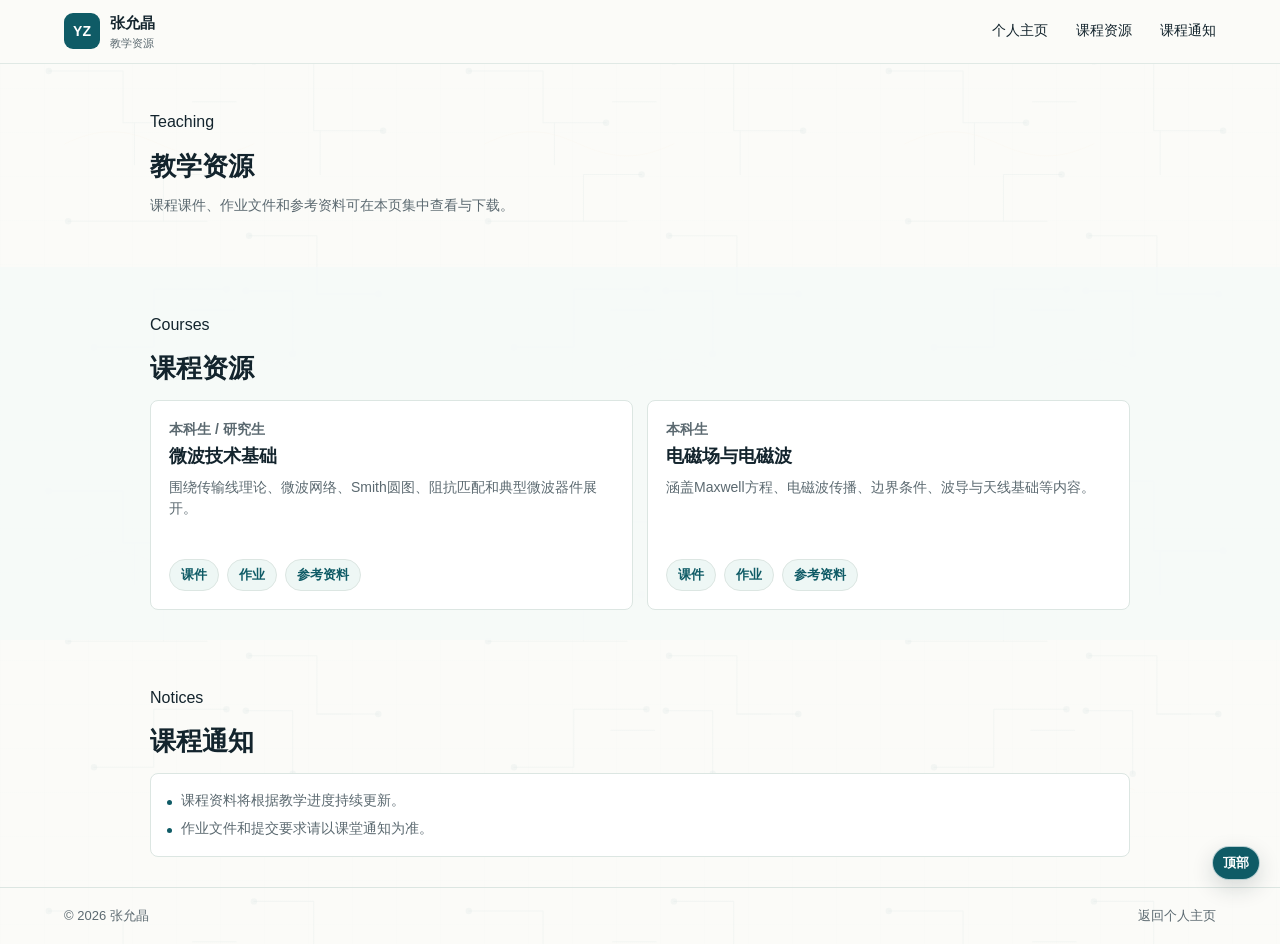
==== teaching.html @ 1a906591 "初始化个人主页" ====
<!doctype html>
<!--
  教学资源页面。
  - 本页用于放置课程课件、作业、参考资料和课程通知。
  - 页面样式继续使用 styles.css。
  - 课程内容和下载链接在 teaching.js 中维护。
-->
<html lang="zh-CN">
  <head>
    <meta charset="utf-8">
    <meta name="viewport" content="width=device-width, initial-scale=1">
    <title>教学资源 | 张允晶</title>
    <meta name="description" content="张允晶老师课程教学资源，包括课件、作业和参考资料下载。">
    <link rel="stylesheet" href="styles.css">
  </head>
  <body>
    <header class="site-header">
      <a class="brand" href="index.html" aria-label="返回个人主页">
        <span class="brand-mark">YZ</span>
        <span>
          <strong>张允晶</strong>
          <small>教学资源</small>
        </span>
      </a>

      <nav class="nav" aria-label="教学资源导航">
        <a href="index.html">个人主页</a>
        <a href="#courses">课程资源</a>
        <a href="#notices">课程通知</a>
      </nav>
    </header>

    <main id="top">
      <section class="section teaching-intro">
        <div class="section-heading wide">
          <p class="eyebrow">Teaching</p>
          <h2>教学资源</h2>
          <p>课程课件、作业文件和参考资料可在本页集中查看与下载。</p>
        </div>
      </section>

      <section class="section muted" id="courses">
        <div class="section-heading wide">
          <p class="eyebrow">Courses</p>
          <h2>课程资源</h2>
        </div>

        <div class="course-grid" id="courseGrid"></div>
      </section>

      <section class="section" id="notices">
        <div class="section-heading wide">
          <p class="eyebrow">Notices</p>
          <h2>课程通知</h2>
        </div>

        <div class="notice-panel">
          <ol id="noticeList"></ol>
        </div>
      </section>
    </main>

    <footer class="footer">
      <span>© <span id="teachingYear"></span> 张允晶</span>
      <span class="visit-count" data-admin-only>
        本站总访问量 <span id="busuanzi_value_site_pv">--</span> 次 · 本站总访客数 <span id="busuanzi_value_site_uv">--</span> 人
      </span>
      <a href="index.html">返回个人主页</a>
    </footer>

    <!-- 回到顶部按钮：点击后跳转到 main 的 id="top" 位置 -->
    <a class="back-to-top" href="#top" aria-label="回到顶部">顶部</a>

    <script src="teaching.js"></script>
    <script src="admin.js"></script>
  </body>
</html>
---- styles.css ----
/* =========================================================
   全站颜色变量
   ---------------------------------------------------------
   这里统一管理网页主要颜色。后面写 var(--ink) 就等于使用
   #13242d。以后想整体换主题色，优先改这里。
   ========================================================= */
:root {
  /* 主要文字颜色 */
  --ink: #13242d;
  /* 次要文字颜色，比如说明文字、作者、地址 */
  --muted-ink: #5b6970;
  /* 主色：导航 hover、年份块、链接等 */
  --blue: #0f5b66;
  /* 点缀色：下划线、强调色 */
  --amber: #f0a14a;
  /* 页面背景色 */
  --paper: #fbfbf8;
  /* 浅色分区背景 */
  --mist: #eef7f5;
  /* 边框线颜色 */
  --line: #dce6e2;
  /* 白色卡片背景 */
  --white: #ffffff;
}

/* 所有元素都使用 border-box，方便控制宽高和 padding */
* {
  box-sizing: border-box;
}

/* 点击导航锚点时平滑滚动到对应板块 */
html {
  scroll-behavior: smooth;
}

/* =========================================================
   页面基础样式
   ---------------------------------------------------------
   body 控制整个网页默认字体、背景、行距。
   想整体换字体或调整默认文字行距，可以改这里。
   ========================================================= */
body {
  margin: 0;
  color: var(--ink);
  /*
    全站背景：
    第一层是很浅的白色遮罩，保证文字阅读清晰；
    第二层是 assets/circuit-bg.svg 的电子线路纹理，用来轻微体现电子信息主题。
    如果觉得纹理太明显，可以把 rgba(251, 251, 248, 0.86) 的 0.86 改大，比如 0.92。
    如果觉得纹理太淡，可以改小，比如 0.80。
  */
  background:
    linear-gradient(rgba(251, 251, 248, 0.85), rgba(251, 251, 248, 0.85)),
    url("assets/circuit-bg.svg") center top / 420px auto repeat,
    linear-gradient(90deg, rgba(15, 91, 102, 0.035) 1px, transparent 1px),
    linear-gradient(180deg, rgba(15, 91, 102, 0.035) 1px, transparent 1px),
    var(--paper);
  background-size: auto, 420px auto, 44px 44px, 44px 44px, auto;
  /* 中文优先使用微软雅黑，英文使用 Segoe UI */
  font-family: "Segoe UI", "Microsoft YaHei", Arial, sans-serif;
  /* 全站基础行距，数值越大每行文字越疏朗 */
  line-height: 1.55;
}

/* 链接默认继承父级颜色，不显示下划线 */
a {
  color: inherit;
  text-decoration: none;
}

/* 图片自适应容器宽度，避免撑破页面 */
img {
  display: block;
  max-width: 100%;
}

/* =========================================================
   顶部导航栏
   ---------------------------------------------------------
   .site-header 是页面顶部固定导航区域。
   position: sticky 表示滚动时会吸附在页面顶部。
   ========================================================= */
.site-header {
  position: sticky;
  top: 0;
  z-index: 20;
  display: flex;
  align-items: center;
  justify-content: space-between;
  gap: 24px;
  /* 导航栏整体高度，想让顶部更紧凑可以减小 min-height */
  min-height: 64px;
  /* 第一个值控制上下内边距，第二个 clamp 控制左右内边距 */
  padding: 9px clamp(20px, 5vw, 72px);
  /* 半透明背景 + 毛玻璃效果，让滚动时导航仍清晰 */
  background: rgba(251, 251, 248, 0.92);
  border-bottom: 1px solid rgba(220, 230, 226, 0.84);
  backdrop-filter: blur(18px);
}

/* 左上角姓名和学院区域 */
.brand {
  display: inline-flex;
  align-items: center;
  gap: 10px;
  min-width: 220px;
}

/* 左上角 YZ 方块标识 */
.brand-mark {
  display: grid;
  place-items: center;
  flex: 0 0 auto;
  color: #ffffff;
  background: var(--blue);
  font-weight: 800;
}

.brand-mark {
  /* 标识方块大小 */
  width: 36px;
  height: 36px;
  border-radius: 9px;
  font-size: 14px;
}

/* 顶部姓名字号 */
.brand strong {
  font-size: 15px;
}

/* 让姓名和学院各占一行 */
.brand strong,
.brand small {
  display: block;
}

/* 顶部学院名称字号 */
.brand small {
  color: var(--muted-ink);
  font-size: 11px;
}

/* 顶部导航链接容器 */
.nav {
  display: flex;
  align-items: center;
  /* 导航项之间的距离，屏幕越宽间距越大 */
  gap: clamp(12px, 2.5vw, 28px);
  color: var(--ink);
  font-size: 14px;
}

/* 单个导航链接 */
.nav a {
  padding: 6px 0;
  border-bottom: 2px solid transparent;
}

/* 鼠标放到导航链接上时的颜色和下划线 */
.nav a:hover {
  color: var(--blue);
  border-color: var(--amber);
}

/* 自动翻译按钮组：页面只维护中文，点击按钮调用网页翻译服务 */
.translate-actions {
  display: inline-flex;
  align-items: center;
  gap: 6px;
}

.translate-button {
  min-height: 30px;
  padding: 5px 10px;
  color: var(--blue);
  background: var(--white);
  border: 1px solid var(--line);
  border-radius: 999px;
  cursor: pointer;
  font: inherit;
  font-weight: 700;
}

.translate-button:hover {
  border-color: var(--blue);
  background: #eef7f5;
}

/* 隐藏 Google Translate 默认控件，只使用上面的自定义按钮 */
.translate-widget {
  width: 0;
  height: 0;
  overflow: hidden;
}

/* =========================================================
   通用板块样式
   ---------------------------------------------------------
   每个大模块都带有 class="section"。
   这里控制各模块上下间距和左右页边距。
   ========================================================= */
.section {
  /*
    第一个 clamp 控制上下间距：
    最小 30px，随屏幕变大到 4.5vw，最大 54px。
    第二个 clamp 控制左右间距。
  */
  padding: clamp(30px, 1.2vw, 50px) clamp(20px, 5vw, 72px);
}

/* 第一个模块“个人简介”的顶部距离，可单独调 */
.intro-section {
  padding-top: clamp(26px, 4vw, 42px);
}

/* 浅色背景模块，比如研究方向、成果与招生 */
.muted {
  background: rgba(246, 250, 249, 0.92);
}

/* 模块标题区域，比如“个人简介”“研究方向”外层 */
.section-heading {
  /* 内容最大宽度 980px，并居中 */
  width: min(980px, 100%);
  /* 最后的 16px 控制标题和下面内容之间的距离 */
  margin: 0 auto 16px;
}

/* 宽版标题区域，目前和普通标题区域相同，保留便于以后单独扩展 */
.section-heading.wide {
  width: min(980px, 100%);
}

/* =========================================================
   标题字体
   ---------------------------------------------------------
   h2 是每个模块的大标题。
   h3 是卡片或条目的小标题。
   ========================================================= */
h2 {
  margin: 0;
  /*
    clamp(22px, 2.6vw, 32px) 表示：
    最小 22px，随屏幕宽度变化，最大 32px。
    如果想固定字号，可以改成 font-size: 24px;
  */
  font-size: clamp(20px, 2vw, 26px);
  line-height: 1.18;
  letter-spacing: 0;
}

h3 {
  margin: 0;
  /* 研究方向标题、论文标题、项目标题的默认字号 */
  font-size: 18px;
  line-height: 1.35;
}

/* 模块标题下方说明文字的样式，如果以后加说明文本会用到 */
.section-heading p:not(.eyebrow),
.section-lead {
  color: var(--muted-ink);
  font-size: 14px;
}

/* =========================================================
   个人简介模块
   ---------------------------------------------------------
   左边是简介文字，右边是头像和联系资料。
   ========================================================= */
.intro-grid {
  display: grid;
  /*
    两列布局：
    左列占 1.35 份，右列占 0.65 份。
    右列最小宽度 300px。
  */
  grid-template-columns: minmax(0, 1.35fr) minmax(300px, 0.65fr);
  gap: 14px;
  align-items: stretch;
  width: min(980px, 100%);
  margin: 0 auto;
}

/* 左侧个人简介正文卡片 */
.intro-copy {
  /* 卡片内边距，想让文字离边框更近可以调小 */
  padding: clamp(16px, 2.4vw, 24px);
  background: var(--white);
  border: 1px solid var(--line);
  border-radius: 8px;
  box-shadow: none;
  /* 个人简介正文大小 */
  font-size: 16px;
}

/* 去掉简介第一段上方默认空白 */
.intro-copy p:first-child {
  margin-top: 0;
}

/* 去掉简介最后一段下方默认空白 */
.intro-copy p:last-child {
  margin-bottom: 0;
}

/* 右侧资料卡：头像、姓名、邮箱等 */
.profile-panel {
  display: grid;
  align-content: start;
  gap: 12px;
  padding: 18px;
  color: var(--ink);
  background: var(--white);
  border: 1px solid var(--line);
  border-radius: 8px;
}

/* 头像样式。替换头像图片时，只需要保持 class="profile-photo" */
.profile-photo {
  width: 82px;
  height: 82px;
  /* 图片填满 82x82 区域，超出的部分裁切 */
  object-fit: cover;
  border-radius: 8px;
}

/* 资料卡中的职称文字 */
.profile-panel p {
  margin: 4px 0 0;
  color: var(--muted-ink);
  font-size: 14px;
}

/* 资料卡里的单位、邮箱列表 */
.quick-list {
  display: grid;
  gap: 6px;
  padding: 0;
  margin: 0;
  list-style: none;
}

.quick-list li {
  color: var(--muted-ink);
  font-size: 15px;
}

/* 个人简介下面的扩展信息：荣誉、指导学生、学术任职 */
.profile-detail-grid {
  display: grid;
  grid-template-columns: minmax(0, 0.85fr) minmax(0, 0.85fr) minmax(320px, 1.5fr);
  gap: 12px;
  width: min(980px, 100%);
  margin: 14px auto 0;
}

.detail-card {
  background: var(--white);
  border: 1px solid var(--line);
  border-radius: 8px;
  padding: 16px;
}

.detail-card h3 {
  margin-bottom: 10px;
}

.detail-card ol {
  padding-left: 0;
  margin: 0;
  list-style: none;
}

.detail-card li {
  position: relative;
  padding-left: 14px;
  margin-top: 7px;
  color: var(--muted-ink);
  font-size: 14px;
}

.detail-card li::before {
  content: "";
  position: absolute;
  left: 0;
  top: 0.72em;
  width: 5px;
  height: 5px;
  background: var(--blue);
  border-radius: 50%;
}

.detail-card li:first-child {
  margin-top: 0;
}

.student-group + .student-group {
  margin-top: 12px;
}

.student-group h4 {
  margin: 0 0 7px;
  color: var(--ink);
  font-size: 14px;
}

.student-list .is-extra {
  display: none;
}

#studentGuideList.is-expanded .student-list .is-extra {
  display: list-item;
}

.expand-button {
  margin-top: 12px;
  min-height: 30px;
  padding: 5px 12px;
  color: var(--blue);
  background: #eef7f5;
  border: 1px solid var(--line);
  border-radius: 999px;
  cursor: pointer;
  font: inherit;
  font-size: 13px;
  font-weight: 700;
}

.expand-button:hover {
  border-color: var(--blue);
}

/* =========================================================
   研究方向模块
   ---------------------------------------------------------
   这里控制三张研究方向卡片的布局。
   ========================================================= */
.research-grid {
  display: grid;
  /* 三列等宽布局 */
  grid-template-columns: repeat(3, minmax(0, 1fr));
  gap: 12px;
  width: min(980px, 100%);
  margin: 0 auto;
}

/* 研究方向卡片、成果展示卡片的通用外观 */
.research-card,
.achievement-card {
  background: var(--white);
  border: 1px solid var(--line);
  border-radius: 8px;
  box-shadow: none;
}

/* 防止卡片内部内容溢出圆角边框 */
.research-card {
  overflow: hidden;
}

/* 研究方向卡片内部留白 */
.research-card-content {
  padding: 16px;
}

/* 研究方向说明文字 */
.research-card-content p {
  margin: 8px 0 0;
  font-size: 16px;
}

/* =========================================================
   论文模块
   ---------------------------------------------------------
   publication-list 是论文列表。
   ========================================================= */
/* 代表性成果中的小分区：代表性论文、代表性专利 */
.output-block {
  width: min(980px, 100%);
  margin: 0 auto;
}

.output-block + .output-block {
  margin-top: 18px;
}

.output-block > h3 {
  margin-bottom: 10px;
  color: var(--ink);
}

/* 论文列表容器 */
.publication-list {
  display: grid;
  gap: 9px;
}

/* 单篇论文条目 */
.publication {
  display: grid;
  grid-template-columns: 1fr;
  gap: 14px;
  align-items: start;
  padding: 10px 14px;
  background: var(--white);
  border: 1px solid var(--line);
  border-radius: 8px;
}

.publication-main {
  min-width: 0;
}

/* 论文正文，按参考文献格式显示 */
.paper-text {
  margin: 0;
  color: var(--muted-ink);
  font-size: 14px;
}

/* 论文序号 */
.paper-index {
  color: var(--blue);
  font-weight: 800;
}

/* 论文备注，例如通讯作者、SCI分区等 */
.paper-note {
  display: block;
  margin: 6px 0 0;
  color: var(--ink);
  font-size: 13px;
  font-weight: 700;
}

/* 论文链接按钮 */
.paper-link {
  display: inline;
  margin-left: 6px;
  color: var(--blue);
  background: none;
  border: none;
  border-radius: 0;
  padding: 0;
  font-size: 12px;
  font-weight: 700;
}

.paper-link:hover {
  border-color: var(--blue);
}

/* 论文右侧图片小框 */
.paper-thumb {
  display: block;
  overflow: hidden;
  border: 1px solid var(--line);
  border-radius: 8px;
  background: #f1f6f5;
}

.paper-thumb img {
  width: 100%;
  height: 86px;
  object-fit: cover;
}

/* 论文显示更多/收起按钮 */
.publication-toggle {
  justify-self: start;
  align-self: start;
  min-height: 26px;
  padding: 3px 10px;
  color: var(--blue);
  background: #eef7f5;
  border: 1px solid var(--line);
  border-radius: 999px;
  cursor: pointer;
  font: inherit;
  font-size: 12px;
  font-weight: 700;
  line-height: 1.2;
}

  .publication-toggle:hover {
  border-color: var(--blue);
}

.patent-list .publication-toggle {
  grid-column: 1 / -1;
  width: fit-content;
  height: auto;
}

/* 专利列表容器 */
.patent-list {
  display: grid;
  grid-template-columns: repeat(2, minmax(0, 1fr));
  gap: 9px;
}

/* 单条专利 */
.patent-item {
  padding: 11px 14px;
  background: var(--white);
  border: 1px solid var(--line);
  border-radius: 8px;
}

.patent-title {
  margin: 0;
  color: var(--muted-ink);
  font-size: 14px;
}

.patent-meta {
  margin: 6px 0 0;
  color: var(--ink);
  font-size: 13px;
  font-weight: 700;
}

.patent-inventors {
  margin: 5px 0 0;
  color: var(--muted-ink);
  font-size: 13px;
}

/* =========================================================
   科研项目模块
   ---------------------------------------------------------
   split-section 让左侧标题、右侧时间线并排显示。
   ========================================================= */
.split-section {
  display: grid;
  /* 左侧标题窄一些，右侧项目列表宽一些 */
  grid-template-columns: minmax(220px, 0.34fr) minmax(0, 1fr);
  gap: clamp(18px, 4vw, 36px);
  width: min(980px, 100%);
  margin: 0 auto;
}

/* 科研项目条目容器 */
.project-list {
  display: grid;
  gap: 12px;
  width: min(980px, 100%);
  margin: 0 auto;
}

/* 单个科研项目卡片 */
.project-card {
  padding: 14px;
  background: var(--white);
  border: 1px solid var(--line);
  border-radius: 8px;
}

.project-card h3 {
  position: relative;
  padding-left: 14px;
  font-size: 15px;
}

.project-card h3::before {
  content: "";
  position: absolute;
  left: 0;
  top: 0.64em;
  width: 5px;
  height: 5px;
  background: var(--blue);
  border-radius: 50%;
}

.project-card p {
  margin: 4px 0 0;
  color: var(--muted-ink);
  font-size: 14px;
}

/* =========================================================
   成果展示模块
   ---------------------------------------------------------
   achievement-grid 是成果卡片网格。
   后续成果变成 2 张、3 张、更多张时，会自动换行排版。
   ========================================================= */
.achievement-grid {
  display: grid;
  /*
    auto-fit + minmax 表示自动排版：
    默认适合 4 张及以上成果：
    - 每张卡片最小 220px
    - 空间足够时多列显示
    - 空间不够时自动变成单列
  */
  grid-template-columns: repeat(auto-fit, minmax(220px, 1fr));
  gap: 14px;
  width: min(980px, 100%);
  margin: 0 auto;
}

/*
  根据成果数量自动优化布局。
  data-count 由 script.js 自动写入，不需要手动修改 HTML。
*/
.achievement-grid[data-count="1"] {
  max-width: 340px;
  grid-template-columns: 1fr;
}

.achievement-grid[data-count="2"] {
  max-width: 680px;
  grid-template-columns: repeat(2, minmax(0, 1fr));
}

.achievement-grid[data-count="3"] {
  max-width: 980px;
  grid-template-columns: repeat(3, minmax(0, 1fr));
}

/* 单张成果卡片 */
.achievement-card {
  overflow: hidden;
}

/* 成果图片区域 */
.achievement-card img {
  width: 100%;
  height: 190px;
  object-fit: contain;
  background: #f1f6f5;
}

/* 成果文字区域 */
.achievement-content {
  padding: 15px;
}
/* 控制这一块的第一级标题大小*/
.achievement-content h3 {
  font-size: 15px;
   text-align: center;
}

/* 成果描述文字 */
.achievement-content p {
  margin: 8px 0 0;
  font-size: 14px;
  color: var(--muted-ink);
}

/* 成果展示下面的招生信息与近期学术活动安排 */
.info-panel-grid {
  width: min(980px, 100%);
  margin: 16px auto 0;
  display: grid;
  grid-template-columns: minmax(0, 1.1fr) minmax(280px, 0.9fr);
  gap: 14px;
}

.admission-panel,
.activity-panel {
  padding: 16px;
  background: var(--white);
  border: 1px solid var(--line);
  border-radius: 8px;
}

.admission-panel h3,
.activity-panel h3 {
  margin-bottom: 10px;
}

.admission-panel p {
  margin: 0;
  color: var(--muted-ink);
  font-size: 14px;
}

.admission-panel p + p {
  margin-top: 10px;
}

.admission-panel strong {
  color: var(--ink);
}

.activity-panel ol {
  margin: 0;
  padding-left: 0;
  list-style: none;
}

.activity-panel li {
  position: relative;
  padding-left: 14px;
  margin-top: 7px;
  color: var(--muted-ink);
  font-size: 14px;
}

.activity-panel li::before {
  content: "";
  position: absolute;
  left: 0;
  top: 0.72em;
  width: 5px;
  height: 5px;
  background: var(--blue);
  border-radius: 50%;
}

.activity-panel li:first-child {
  margin-top: 0;
}

/* =========================================================
   教学资源页面
   ---------------------------------------------------------
   teaching.html 专用样式：课程卡片、下载按钮和课程通知。
   ========================================================= */
.teaching-intro {
  padding-bottom: clamp(22px, 3vw, 34px);
}

.course-grid {
  width: min(980px, 100%);
  margin: 0 auto;
  display: grid;
  grid-template-columns: repeat(2, minmax(0, 1fr));
  gap: 14px;
}

.course-card {
  display: grid;
  gap: 14px;
  align-content: space-between;
  min-height: 210px;
  padding: 18px;
  background: var(--white);
  border: 1px solid var(--line);
  border-radius: 8px;
}

.course-card h3 {
  margin: 4px 0 8px;
}

.course-card p {
  margin: 0;
  color: var(--muted-ink);
  font-size: 14px;
}

.course-audience {
  color: var(--blue);
  font-weight: 700;
}

.resource-links {
  display: flex;
  flex-wrap: wrap;
  gap: 8px;
}

.resource-link {
  display: inline-flex;
  align-items: center;
  justify-content: center;
  min-height: 30px;
  padding: 5px 11px;
  color: var(--blue);
  background: #eef7f5;
  border: 1px solid var(--line);
  border-radius: 999px;
  font-size: 13px;
  font-weight: 700;
}

.resource-link:hover {
  border-color: var(--blue);
  background: #e5f2ef;
}

.notice-panel {
  width: min(980px, 100%);
  margin: 0 auto;
  padding: 16px;
  background: var(--white);
  border: 1px solid var(--line);
  border-radius: 8px;
}

.notice-panel ol {
  margin: 0;
  padding-left: 0;
  list-style: none;
}

.notice-panel li {
  position: relative;
  padding-left: 14px;
  margin-top: 7px;
  color: var(--muted-ink);
  font-size: 14px;
}

.notice-panel li::before {
  content: "";
  position: absolute;
  left: 0;
  top: 0.72em;
  width: 5px;
  height: 5px;
  background: var(--blue);
  border-radius: 50%;
}

.notice-panel li:first-child {
  margin-top: 0;
}

/* =========================================================
   页脚
   ========================================================= */
.footer {
  display: flex;
  flex-wrap: wrap;
  justify-content: space-between;
  align-items: center;
  gap: 20px;
  padding: 18px clamp(20px, 5vw, 72px);
  font-size: 13px;
  color: var(--muted-ink);
  border-top: 1px solid var(--line);
}

.visit-count {
  color: var(--muted-ink);
  font-size: 12px;
}

[data-admin-only][hidden] {
  display: none;
}

/* 固定在右下角的回到顶部按钮 */
.back-to-top {
  position: fixed;
  right: 20px;
  bottom: 20px;
  z-index: 30;
  display: inline-flex;
  align-items: center;
  justify-content: center;
  min-width: 44px;
  min-height: 34px;
  padding: 6px 10px;
  color: var(--white);
  background: var(--blue);
  border: 1px solid rgba(255, 255, 255, 0.7);
  border-radius: 999px;
  box-shadow: 0 8px 22px rgba(19, 36, 45, 0.16);
  font-size: 13px;
  font-weight: 700;
}

.back-to-top:hover {
  background: #0a4851;
}

/* =========================================================
   平板和小屏幕适配：宽度小于 920px 时生效
   ---------------------------------------------------------
   多列布局变成单列，避免手机上太挤。
   ========================================================= */
@media (max-width: 920px) {
  .site-header {
    align-items: flex-start;
    flex-direction: column;
  }

  .nav {
    width: 100%;
    /* 导航项太多时允许横向滚动 */
    overflow-x: auto;
    padding-bottom: 4px;
  }

  /* 这些模块从多列改成单列 */
  .intro-grid,
  .profile-detail-grid,
  .research-grid,
  .split-section,
  .achievement-grid,
  .info-panel-grid,
  .course-grid,
  .patent-list {
    grid-template-columns: 1fr;
  }

  .publication {
    grid-template-columns: 1fr;
  }

  .paper-thumb {
    width: min(180px, 100%);
  }

}

/* =========================================================
   手机屏幕适配：宽度小于 560px 时生效
   ========================================================= */
@media (max-width: 560px) {
  .site-header {
    min-height: auto;
  }

  /* 移动端顶部品牌不强制固定宽度 */
  .brand {
    min-width: 0;
  }

  /* 手机端左右边距缩小 */
  .section {
    padding-left: 16px;
    padding-right: 16px;
  }

  /* 页脚从左右排列改成上下排列 */
  .footer {
    flex-direction: column;
  }
}
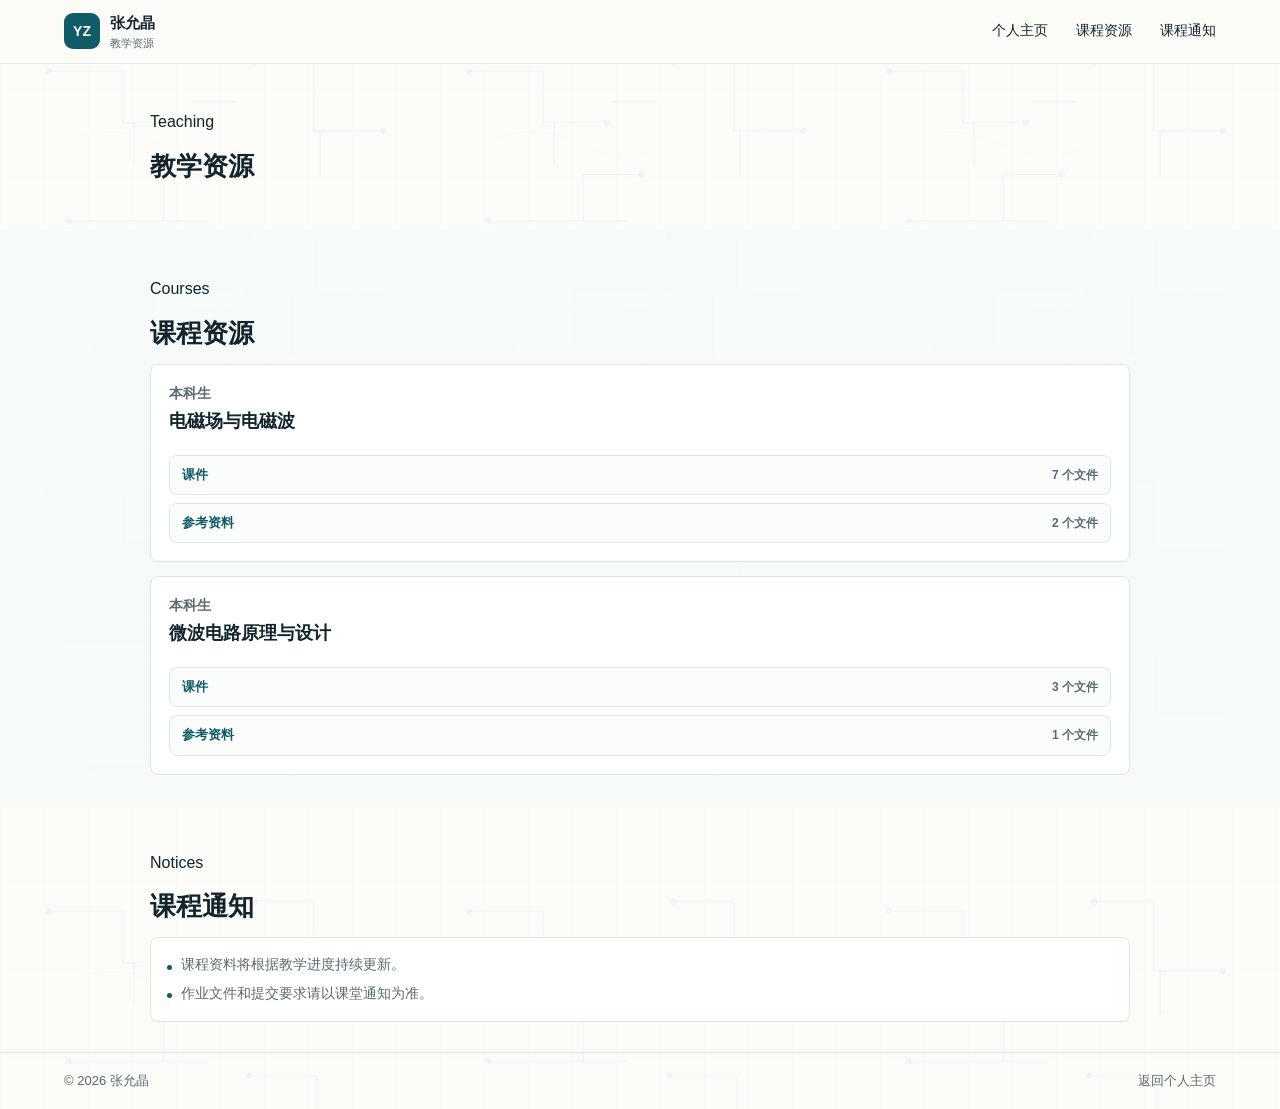
==== commit f420a540: "更新教学资源和页面细节" ====
--- a/teaching.html
+++ b/teaching.html
@@ -35,7 +35,6 @@
         <div class="section-heading wide">
           <p class="eyebrow">Teaching</p>
           <h2>教学资源</h2>
-          <p>课程课件、作业文件和参考资料可在本页集中查看与下载。</p>
         </div>
       </section>
 
@@ -68,9 +67,6 @@
       <a href="index.html">返回个人主页</a>
     </footer>
 
-    <!-- 回到顶部按钮：点击后跳转到 main 的 id="top" 位置 -->
-    <a class="back-to-top" href="#top" aria-label="回到顶部">顶部</a>
-
     <script src="teaching.js"></script>
     <script src="admin.js"></script>
   </body>
--- a/styles.css
+++ b/styles.css
@@ -829,7 +829,7 @@
   width: min(980px, 100%);
   margin: 0 auto;
   display: grid;
-  grid-template-columns: repeat(2, minmax(0, 1fr));
+  grid-template-columns: 1fr;
   gap: 14px;
 }
 
@@ -837,7 +837,6 @@
   display: grid;
   gap: 14px;
   align-content: space-between;
-  min-height: 210px;
   padding: 18px;
   background: var(--white);
   border: 1px solid var(--line);
@@ -859,29 +858,65 @@
   font-weight: 700;
 }
 
-.resource-links {
+.resource-groups {
+  display: grid;
+  gap: 8px;
+}
+
+.resource-group {
+  border: 1px solid var(--line);
+  border-radius: 8px;
+  background: #fbfdfc;
+  overflow: hidden;
+}
+
+.resource-group summary {
   display: flex;
-  flex-wrap: wrap;
-  gap: 8px;
-}
-
-.resource-link {
-  display: inline-flex;
   align-items: center;
-  justify-content: center;
-  min-height: 30px;
-  padding: 5px 11px;
+  justify-content: space-between;
+  gap: 12px;
+  padding: 9px 12px;
   color: var(--blue);
-  background: #eef7f5;
-  border: 1px solid var(--line);
-  border-radius: 999px;
+  cursor: pointer;
   font-size: 13px;
   font-weight: 700;
 }
 
-.resource-link:hover {
-  border-color: var(--blue);
-  background: #e5f2ef;
+.resource-group summary span {
+  color: var(--muted-ink);
+  font-size: 12px;
+  font-weight: 600;
+}
+
+.resource-group ul {
+  margin: 0;
+  padding: 0 12px 10px;
+  list-style: none;
+}
+
+.resource-group li {
+  border-top: 1px solid var(--line);
+}
+
+.resource-file {
+  display: flex;
+  align-items: center;
+  min-height: 34px;
+  color: #005bd8;
+  font-size: 14px;
+}
+
+.resource-file.is-download {
+  text-decoration: underline;
+  text-underline-offset: 3px;
+}
+
+.resource-file.is-download:hover {
+  color: #003f99;
+}
+
+.resource-file.is-disabled {
+  cursor: default;
 }
 
 .notice-panel {
